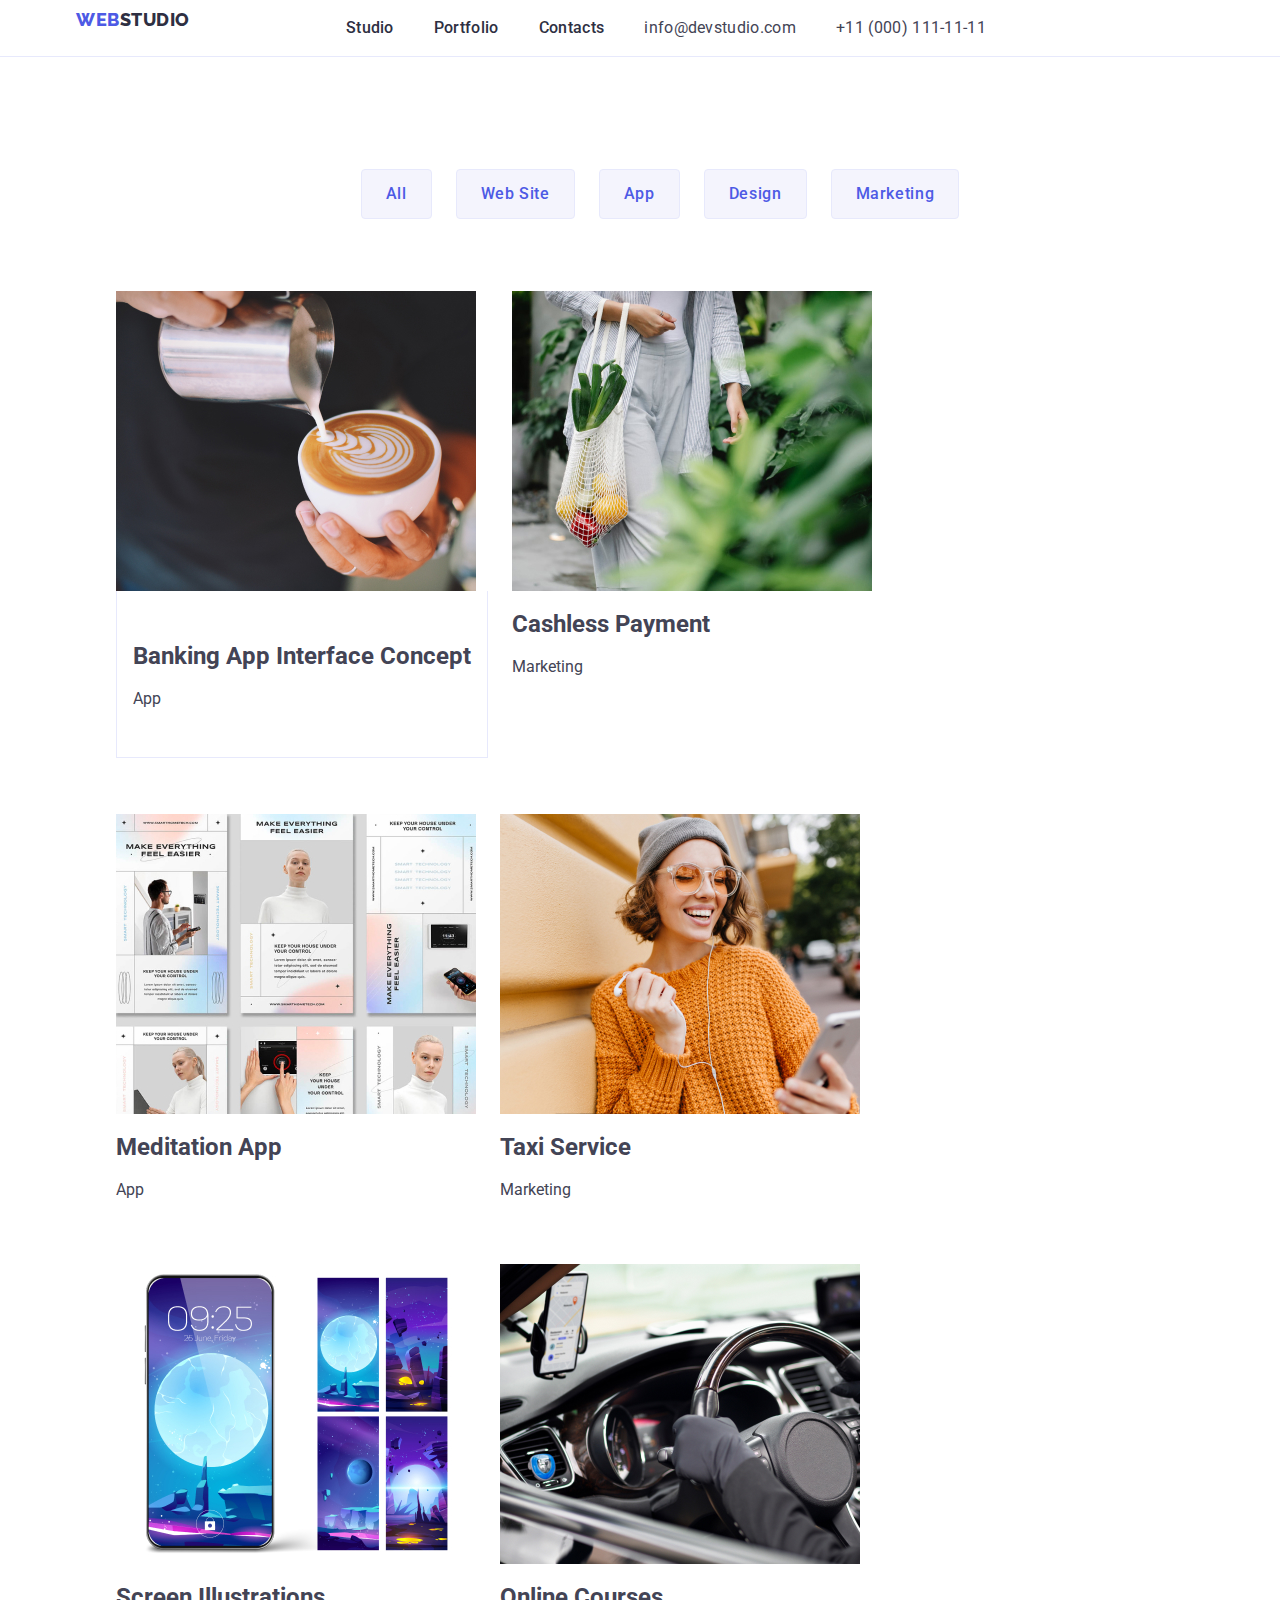
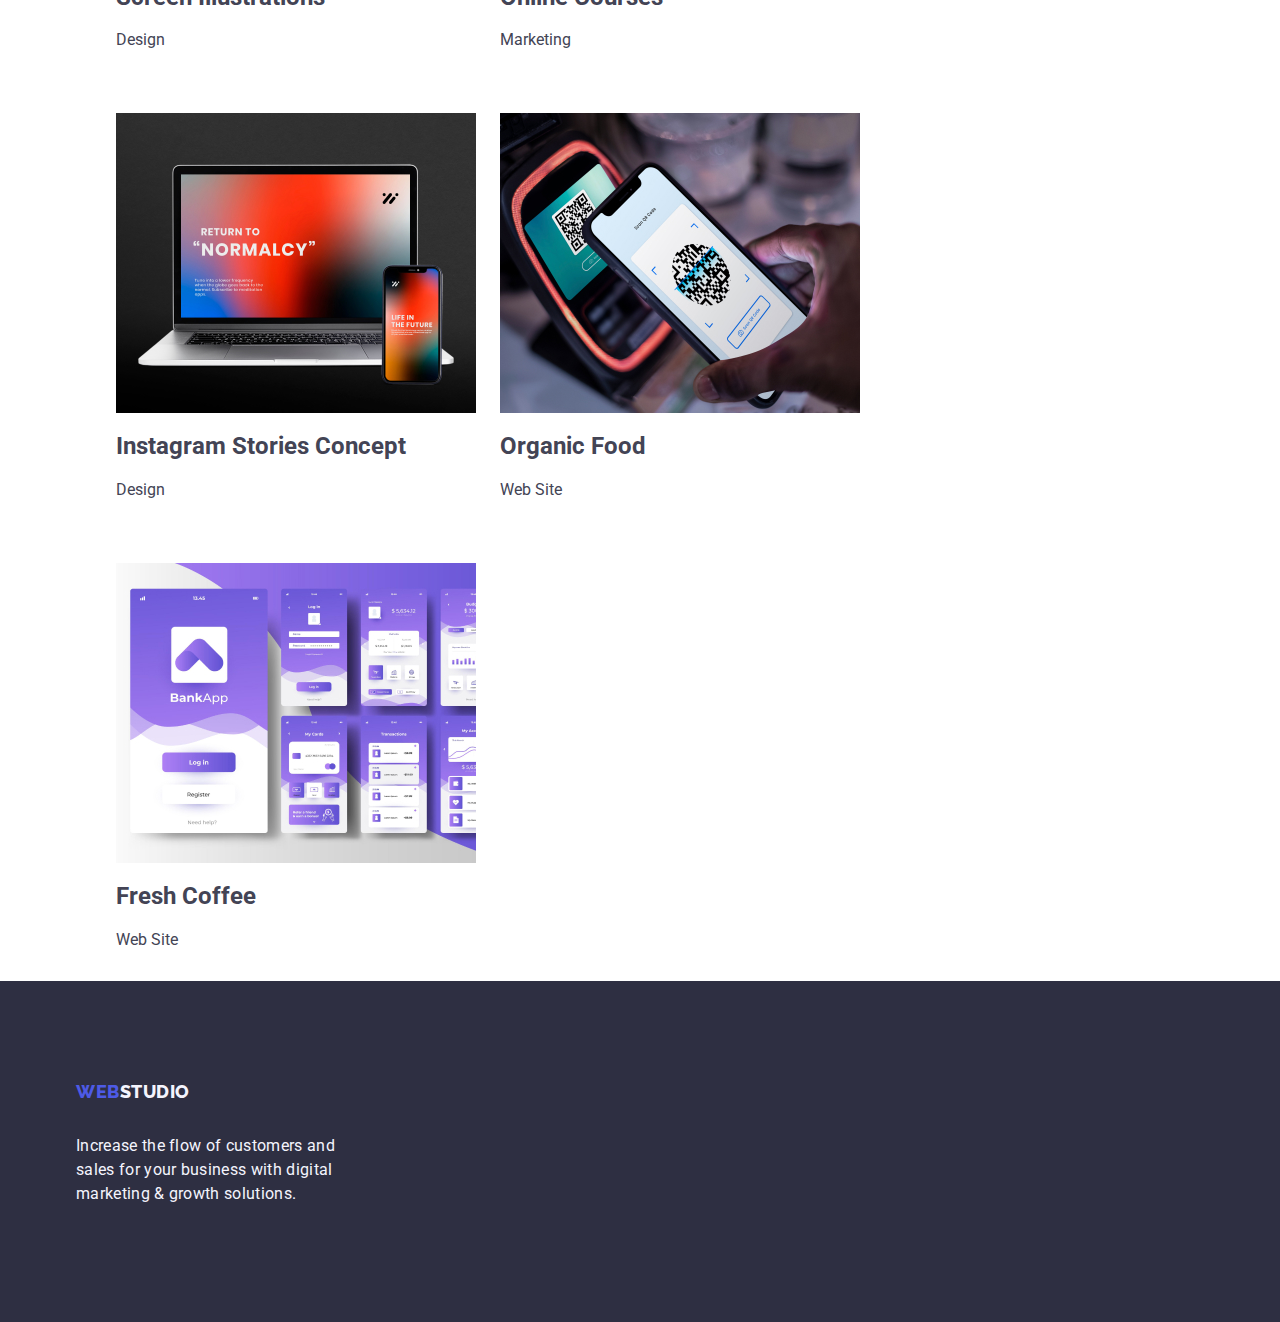
==== portfolio.html @ ef274f5a "css" ====
<!DOCTYPE html>
<html lang="en">
  <head>
    <meta charset="UTF-8" />
    <meta name="viewport" content="width=device-width, initial-scale=1.0" />
    <title>Portfolio</title>
    <link rel="preconnect" href="https://fonts.googleapis.com" />
    <link rel="preconnect" href="https://fonts.gstatic.com" crossorigin />
    <link href="https://fonts.googleapis.com/css2?family=Raleway:wght@500&family=Roboto:ital,wght@0,400;1,300&display=swap" rel="stylesheet"/>
    <link rel="preconnect" href="https://fonts.googleapis.com" />
    <link rel="preconnect" href="https://fonts.gstatic.com" crossorigin />
    <link href="https://fonts.googleapis.com/css2?family=Raleway:wght@500&family=Roboto:ital,wght@0,400;1,300&display=swap" rel="stylesheet"/>
    <link rel="stylesheet" href="https://cdn.jsdelivr.net/npm/modern-normalize@2.0.0/modern-normalize.min.css">
    <link rel="stylesheet" href="./css/styles.css" />
  </head>
  <body>
    <header class="header">
    <div class="header-container-portfolio container">
      <nav class="header-nav list">
        <a class="logo link" href="./index.html">Web<span class="header-span">Studio</span></a>
        <ul class="header-socials list">
          <li><a class="list-item link" href="./index.html">Studio</a></li>
          <li><a class="list-item link" href="./portfolio.html">Portfolio</a></li>
          <li><a class="list-item link" href="">Contacts</a></li>
        </ul>
      </nav>
      <address class="address">
        <ul class="list">
          <li>
            <a class="address-link link" href="mailto:info@devstudio.com">info@devstudio.com</a>
          </li>
          <li>
            <a class="address-link link" href="tel:+110001111111">+11 (000) 111-11-11</a>
          </li>
        </ul>
      </address>
    </div>
    </header>
    <main>
      <section class="navigation">
        <div class="container">
        <h1 class="visually-hidden">Navigation</h1>
        <ul class="navigation-socials list">
          <li>
        <button class="navigation-button" type="button">All</button>
          </li>
          <li>
            <button class="navigation-button" type="button">Web Site</button>
          </li>
          <li>
            <button class="navigation-button" type="button">App</button>
          </li>
          <li>
            <button class="navigation-button" type="button">Design</button>
          </li>
          <li>
            <button class="navigation-button" type="button">Marketing</button>
          </li>
        </ul>
        <ul class="navigation-socials-portfolio list">
          <li class="navigation-list">
            <a class="link">
            <img src="./images/images-portfolio/img.jpg" alt="application interface" width="360" />
            <div class="navigation-container">
            <h2 class="">Banking App Interface Concept</h2>
            <p class="">App</p>
            </div>
            </a>
          </li>
          <li>
            <a class="link">
            <img src="./images/images-portfolio/img-1.jpg" alt="payment by phone" width="360" />
            <h2 class="">Cashless Payment</h2>
            <p class="">Marketing</p>
            </a>
          </li>
          <li>
            <a class="link">
            <img src="./images/images-portfolio/img-2.jpg" alt="meditation app" width="360" />
            <h2 class="">Meditation App</h2>
            <p class="">App</p>
            </a>
          </li>
          <li>
            <a class="link">
            <img src="./images/images-portfolio/img-3.jpg" alt="car" width="360" />
            <h2 class="">Taxi Service</h2>
            <p class="">Marketing</p>
            </a>
          </li>
          <li>
            <a class="link">
            <img src="./images/images-portfolio/img-4.jpg" alt="Wallpaper for phone" width="360" />
            <h2 class="">Screen Illustrations</h2>
            <p class="">Design</p>
            </a>
          </li>
          <li>
            <a class="link">
            <img src="./images/images-portfolio/img-5.jpg" alt="woman with phone" width="360" />
            <h2 class="">Online Courses</h2>
            <p class="">Marketing</p>
            </a>
          </li>
          <li>
            <a class="link">
            <img src="./images/images-portfolio/img-6.jpg" alt="Example of Instagram stories" width="360" />
            <h2 class="">Instagram Stories Concept</h2>
            <p class="">Design</p>
            </a>
          </li>
          <li>
            <a class="link">
            <img src="./images/images-portfolio/img-7.jpg" alt="Bag of vegetables" width="360" />
            <h2 class="">Organic Food</h2>
            <p class="">Web Site</p>
            </a>
          </li>
          <li>
            <a class="link">
            <img src="./images/images-portfolio/img-8.jpg" alt="Coffee" width="360" />
            <h2 class="">Fresh Coffee</h2>
            <p class="">Web Site</p>
            </a>
          </li>
        </ul>
        </div>
      </section>
    </main>
    <footer class="footer">
        <div class="container">
        <a class="logo link" href="./index.html">Web<span class="footer-span">Studio</span></a>
        <p class="footer-section">
          Increase the flow of customers and sales for your business with digital
          marketing & growth solutions.
        </p>
      </div>
      </footer>
  </body>
</html>
---- css/styles.css ----
/*Base style*/
:root{
--main-text-color: #434455;
}
body{
font-family: 'Roboto', sans-serif;
color: #434455;
background-color: #FFFFFF;
}
ul,
ol {
list-style-type: none;
}
a{
text-decoration: none;
}
img{
display: block;
}
.visually-hidden {
position: absolute;
white-space: nowrap;
width: 1px;
height: 1px;
overflow: hidden;
border: 0;
padding: 0;
clip: rect(0 0 0 0);
clip-path: inset(50%);
margin: -1px;
}
.container{
width: 1158px;
margin: 0 auto;
padding: 0 15px;
}
.link{
text-decoration: none;
}
.list{
list-style: none;
display: flex;
gap: 40px;
}
    
/*Header styles*/
.header{
border-bottom: 1px solid #e7e9fc;
}
.header-nav{
display: flex;
align-items: center;
}
.header-socials{
display: flex;
gap: 40px
}
.header-span{
color: #2e2f42;
}
.header-div{
display: flex;
}
.logo{
font-family: 'Raleway', sans-serif;
font-weight: 800;
font-size: 18px;
line-height: 1.17;
letter-spacing: 0.03em;
text-transform: uppercase;
color: #4d5ae5;
margin-right: 76px;
display: inline-block;
margin-bottom: 16px;
}
.list-item{
font-weight: 500;
line-height: 1.5;
letter-spacing: 0.02em;
color: #2e2f42;
padding: 24px 0;
}
.list-item:hover{
color: #404bbf;
}
.list-item:focus{
color: #404bbf;
}
.address{
font-style: normal;
}
.address-link{
line-height: 1.5;
letter-spacing: 0.02em;
color: #434455;
}
.address-link:hover{
color: #404bbf;
}
.address-link:focus{
color: #404bbf;
}
    
/*Hero styles*/
.hero{
background-color: #2e2f42;
padding: 188px 0;
}
.hero-title{
font-size: 56px;
line-height: 1.07;
text-align: center;
letter-spacing: 0.02em;
color: #ffffff;
max-width: 496px;
}
.hero-button{
background-color: #4D5AE5;
font-family: 'Roboto', sans-serif;
font-size: 16px;
font-weight: 500;
font-size: 16;
line-height: 1.5;
letter-spacing: 0.04em;
letter-spacing: 0.04em;
color: #ffffff;
cursor: pointer;
display: block;
min-width: 169px;
height: 56px;
border: none;
border-radius: 4px;
}
.hero-button:hover{
background-color: #404BBF;
}
.hero-button:focus{
background-color: #404BBF;
}
    
/*Benefits styles*/
.benefits{
padding: 120px 0;
}
.benefits-title{
margin-bottom: 8px;
}
.benefits-section{

}
.benefits-socials{
display: flex;
gap: 24px;
}
.benefits-list{
width: calc((100% - 72px) / 4);
}
    
/*Intent styles*/
.intent{
padding: 120px 0;
}
.intent-title{
margin-bottom: 72px;
}
.intent-socials{
gap: 24px;
}
.intent-list{
width: calc((100% - 48px) / 3);
}
    
/*Team styles*/
.team{
padding: 120px 0;
}
.team-title{
margin-bottom: 72px;
}
.team-list{
border-radius: 0px 0px 4px 4px;
}
.team-section{
text-align: center;
}
.team-socials{
gap: 24px;
}
.team-container{
padding: 32px 0;
}
.team-title-card{
text-align: center;
margin-bottom: 8px;
}
    
/*Footer styles*/
.footer{
background-color: #2e2f42;
padding: 100px 0;
}
.footer-span{
color: #f4f4fd;
}
.footer-section{
line-height: 1.5;
color: #F4F4FD;
letter-spacing: 0.02em;
max-width: 264px;
}
    
/*navigation-portfolio*/
.navigation{
padding-top: 96px;
}
.navigation-button{
background-color: #F4F4FD;
font-family: 'Roboto', sans-serif;
font-size: 16px;
font-weight: 500;
font-size: 16;
line-height: 1.5;
letter-spacing: 0.04em;
letter-spacing: 0.04em;
color: #4d5ae5;
cursor: pointer;
padding: 12px 24px;
border: 1px solid #e7e9fc;
border-radius: 4px;
}
.navigation-button:hover{
background-color: #404BBF;
color: #FFFFFF;
border: 1px solid transparent;
}
.navigation-button:focus{
background-color: #404BBF;
color: #FFFFFF;
border: 1px solid transparent;
}
.navigation-socials{
justify-content: center;
gap: 24px;
margin-bottom: 72px;
}
.navigation-socials-portfolio{
flex-wrap: wrap;
column-gap: 24px;
row-gap: 48px;
}
.navigation-list{

}
.navigation-container{
padding: 32px 16px;
border: 1px solid #e7e9fc;
border-top: none;
margin-bottom: 8px;

}

/*container-portfolio*/
.header-container-portfolio{
display: flex;
width: 1158px;
margin: 0 auto;
padding: 0 15px;
}
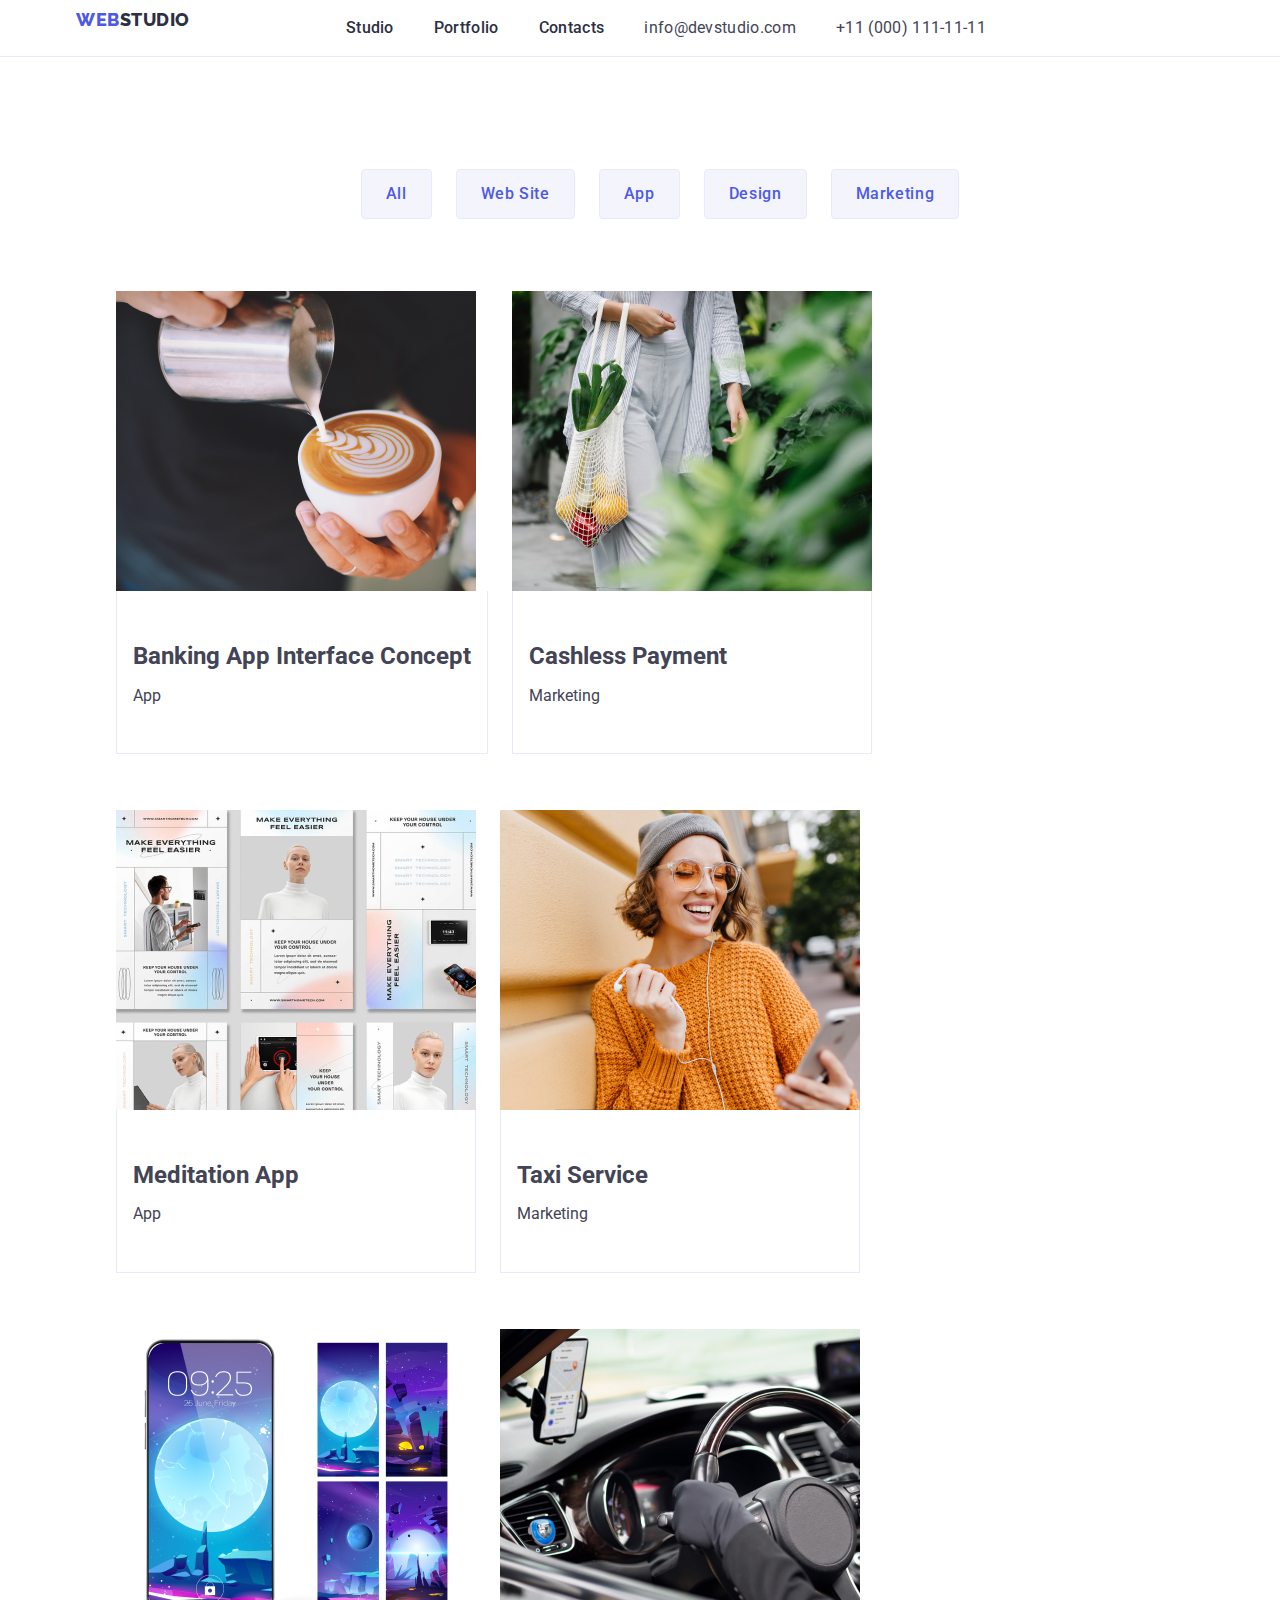
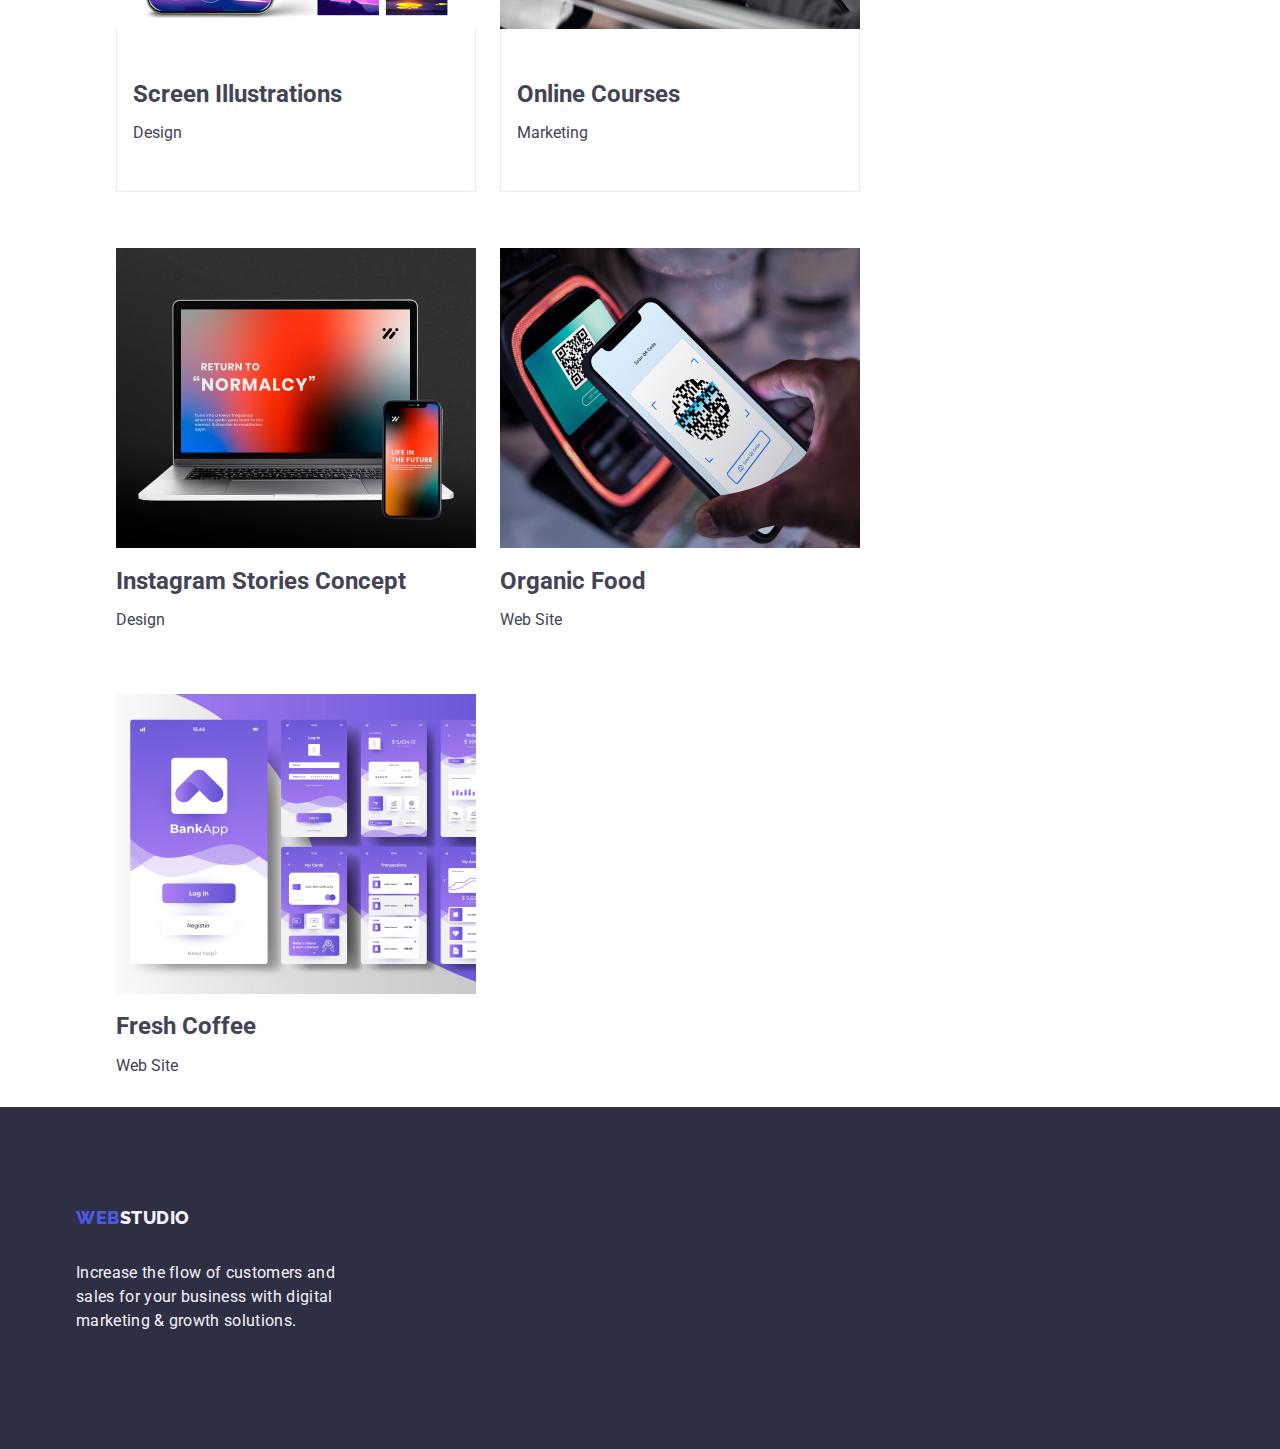
==== commit dcea4b7c: "navigation-title" ====
--- a/portfolio.html
+++ b/portfolio.html
@@ -62,7 +62,7 @@
             <a class="link">
             <img src="./images/images-portfolio/img.jpg" alt="application interface" width="360" />
             <div class="navigation-container">
-            <h2 class="">Banking App Interface Concept</h2>
+            <h2 class="navigation-title">Banking App Interface Concept</h2>
             <p class="">App</p>
             </div>
             </a>
@@ -70,56 +70,66 @@
           <li>
             <a class="link">
             <img src="./images/images-portfolio/img-1.jpg" alt="payment by phone" width="360" />
-            <h2 class="">Cashless Payment</h2>
+            <div class="navigation-container">
+            <h2 class="navigation-title">Cashless Payment</h2>
             <p class="">Marketing</p>
+            </div>
             </a>
           </li>
           <li>
             <a class="link">
             <img src="./images/images-portfolio/img-2.jpg" alt="meditation app" width="360" />
-            <h2 class="">Meditation App</h2>
+            <div class="navigation-container">
+            <h2 class="navigation-title">Meditation App</h2>
             <p class="">App</p>
+            </div>
             </a>
           </li>
           <li>
             <a class="link">
             <img src="./images/images-portfolio/img-3.jpg" alt="car" width="360" />
-            <h2 class="">Taxi Service</h2>
+            <div class="navigation-container">
+            <h2 class="navigation-title">Taxi Service</h2>
             <p class="">Marketing</p>
+            </div>
             </a>
           </li>
           <li>
             <a class="link">
             <img src="./images/images-portfolio/img-4.jpg" alt="Wallpaper for phone" width="360" />
-            <h2 class="">Screen Illustrations</h2>
+            <div class="navigation-container">
+            <h2 class="navigation-title">Screen Illustrations</h2>
             <p class="">Design</p>
+            </div>
             </a>
           </li>
           <li>
             <a class="link">
             <img src="./images/images-portfolio/img-5.jpg" alt="woman with phone" width="360" />
-            <h2 class="">Online Courses</h2>
+            <div class="navigation-container">
+            <h2 class="navigation-title">Online Courses</h2>
             <p class="">Marketing</p>
+            </div>
             </a>
           </li>
           <li>
             <a class="link">
             <img src="./images/images-portfolio/img-6.jpg" alt="Example of Instagram stories" width="360" />
-            <h2 class="">Instagram Stories Concept</h2>
+            <h2 class="navigation-title">Instagram Stories Concept</h2>
             <p class="">Design</p>
             </a>
           </li>
           <li>
             <a class="link">
             <img src="./images/images-portfolio/img-7.jpg" alt="Bag of vegetables" width="360" />
-            <h2 class="">Organic Food</h2>
+            <h2 class="navigation-title">Organic Food</h2>
             <p class="">Web Site</p>
             </a>
           </li>
           <li>
             <a class="link">
             <img src="./images/images-portfolio/img-8.jpg" alt="Coffee" width="360" />
-            <h2 class="">Fresh Coffee</h2>
+            <h2 class="navigation-title">Fresh Coffee</h2>
             <p class="">Web Site</p>
             </a>
           </li>
--- a/css/styles.css
+++ b/css/styles.css
@@ -256,7 +256,9 @@
 border: 1px solid #e7e9fc;
 border-top: none;
 margin-bottom: 8px;
-
+}
+.navigation-title{
+margin-bottom: 8px;
 }
 
 /*container-portfolio*/
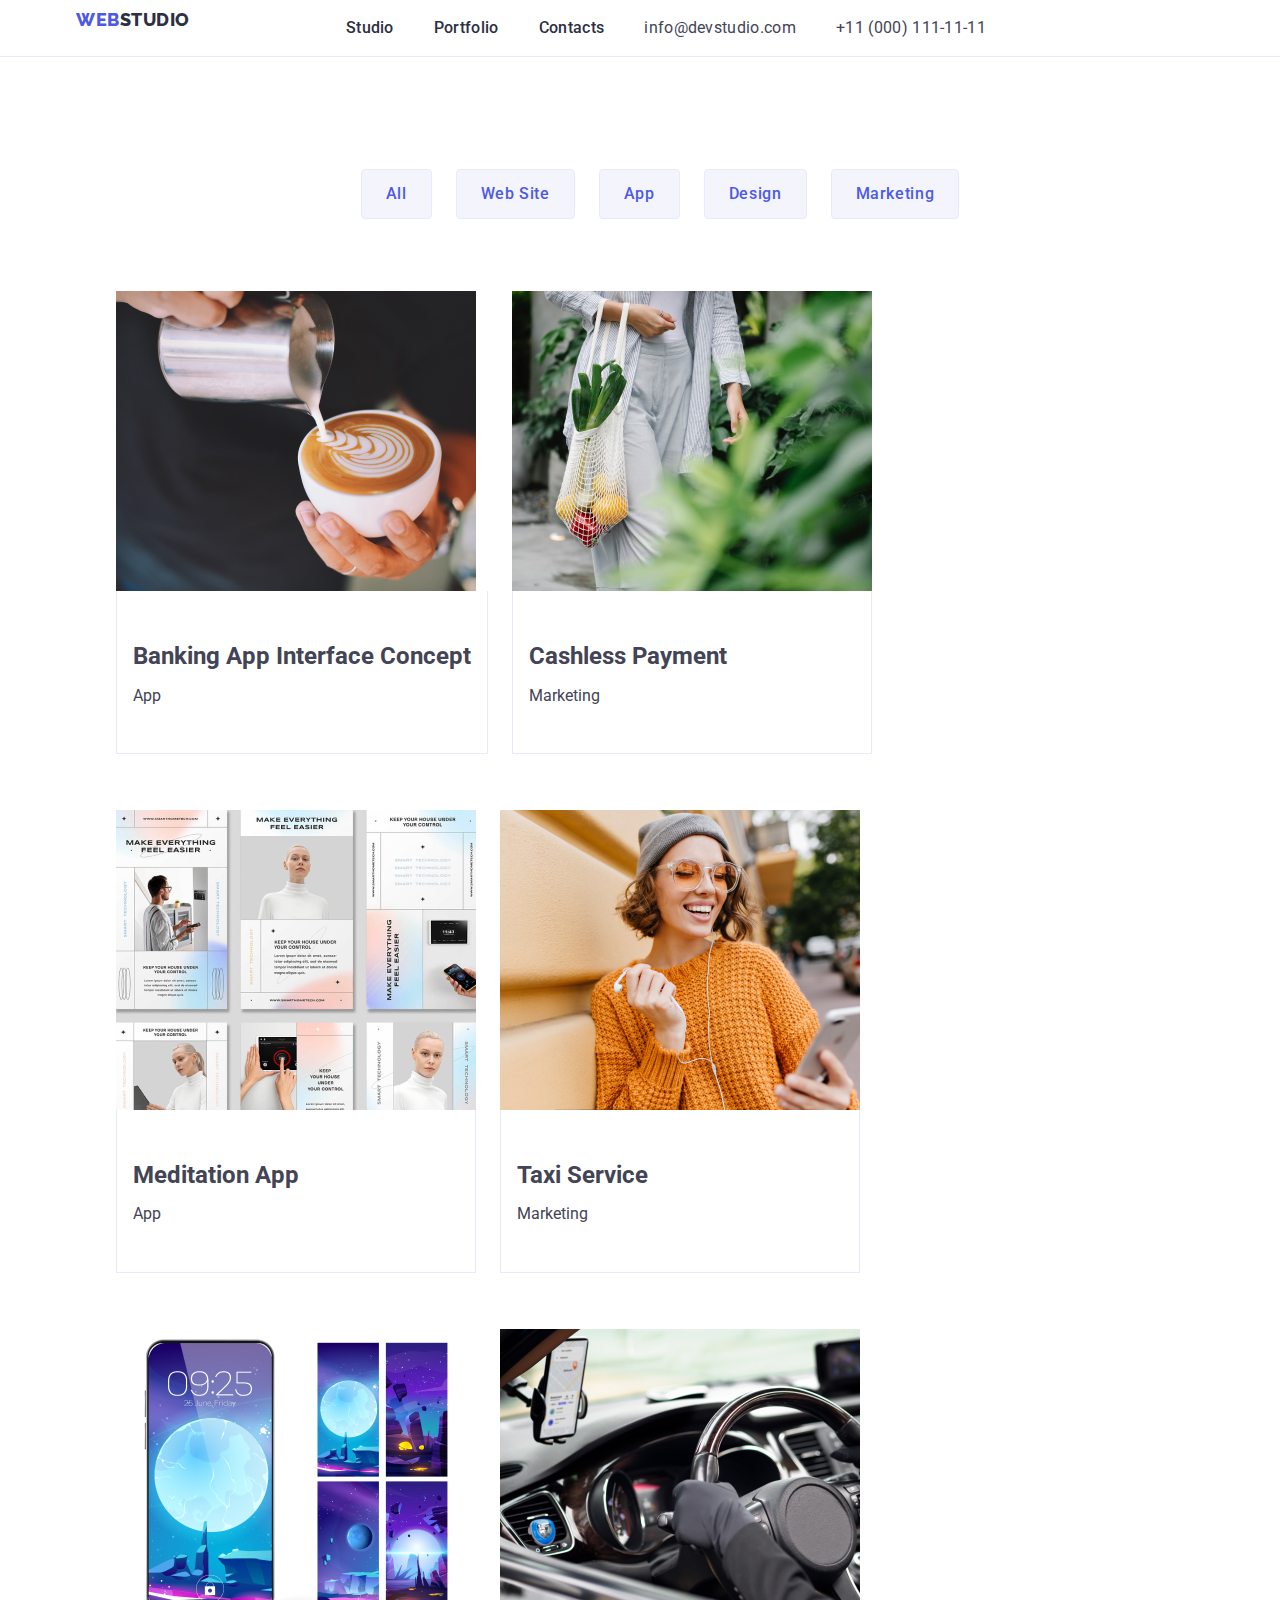
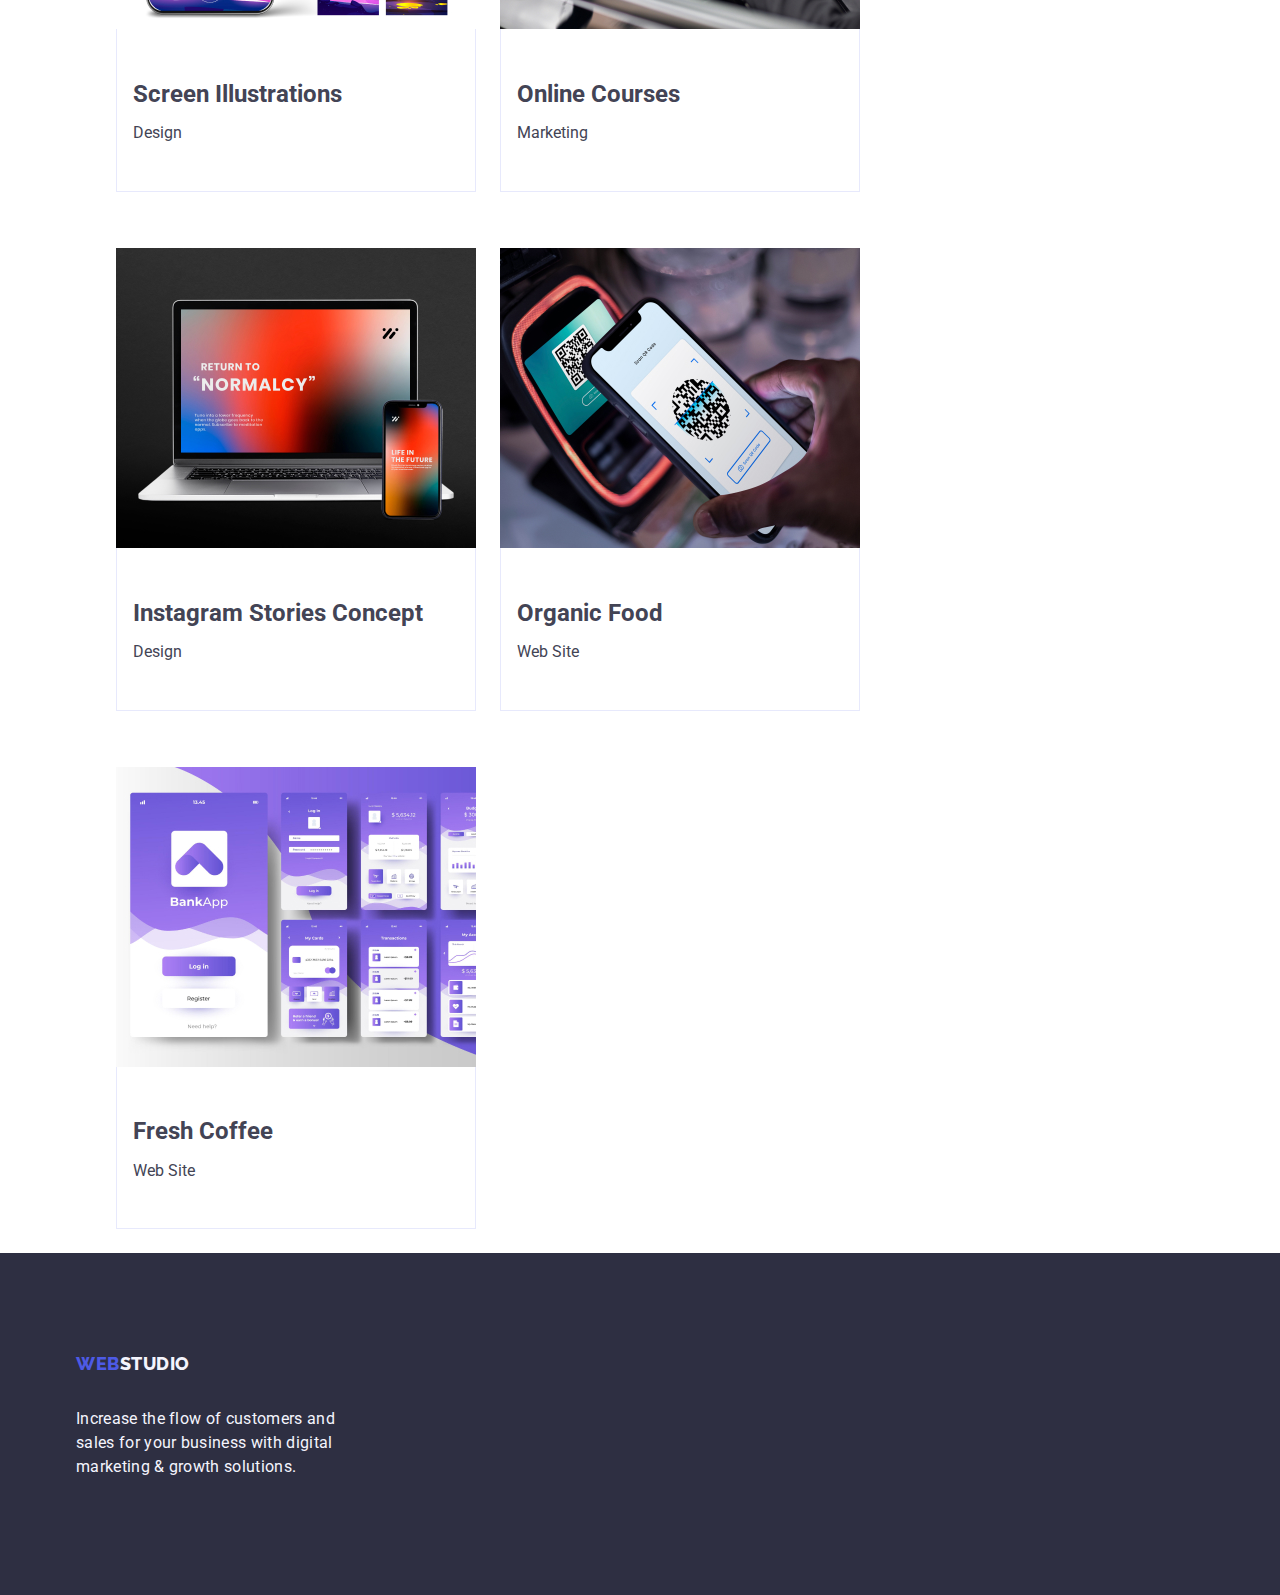
==== commit 3c30c333: "Update portfolio.html" ====
--- a/portfolio.html
+++ b/portfolio.html
@@ -67,7 +67,7 @@
             </div>
             </a>
           </li>
-          <li>
+          <li class="navigation-list">
             <a class="link">
             <img src="./images/images-portfolio/img-1.jpg" alt="payment by phone" width="360" />
             <div class="navigation-container">
@@ -76,7 +76,7 @@
             </div>
             </a>
           </li>
-          <li>
+          <li class="navigation-list">
             <a class="link">
             <img src="./images/images-portfolio/img-2.jpg" alt="meditation app" width="360" />
             <div class="navigation-container">
@@ -85,7 +85,7 @@
             </div>
             </a>
           </li>
-          <li>
+          <li class="navigation-list">
             <a class="link">
             <img src="./images/images-portfolio/img-3.jpg" alt="car" width="360" />
             <div class="navigation-container">
@@ -94,7 +94,7 @@
             </div>
             </a>
           </li>
-          <li>
+          <li class="navigation-list">
             <a class="link">
             <img src="./images/images-portfolio/img-4.jpg" alt="Wallpaper for phone" width="360" />
             <div class="navigation-container">
@@ -103,7 +103,7 @@
             </div>
             </a>
           </li>
-          <li>
+          <li class="navigation-list">
             <a class="link">
             <img src="./images/images-portfolio/img-5.jpg" alt="woman with phone" width="360" />
             <div class="navigation-container">
@@ -112,25 +112,31 @@
             </div>
             </a>
           </li>
-          <li>
+          <li class="navigation-list">
             <a class="link">
             <img src="./images/images-portfolio/img-6.jpg" alt="Example of Instagram stories" width="360" />
+            <div class="navigation-container">
             <h2 class="navigation-title">Instagram Stories Concept</h2>
             <p class="">Design</p>
+            </div>
             </a>
           </li>
-          <li>
+          <li class="navigation-list">
             <a class="link">
             <img src="./images/images-portfolio/img-7.jpg" alt="Bag of vegetables" width="360" />
+            <div class="navigation-container">
             <h2 class="navigation-title">Organic Food</h2>
             <p class="">Web Site</p>
+            </div>
             </a>
           </li>
-          <li>
+          <li class="navigation-list">
             <a class="link">
             <img src="./images/images-portfolio/img-8.jpg" alt="Coffee" width="360" />
+            <div class="navigation-container">
             <h2 class="navigation-title">Fresh Coffee</h2>
             <p class="">Web Site</p>
+            </div>
             </a>
           </li>
         </ul>
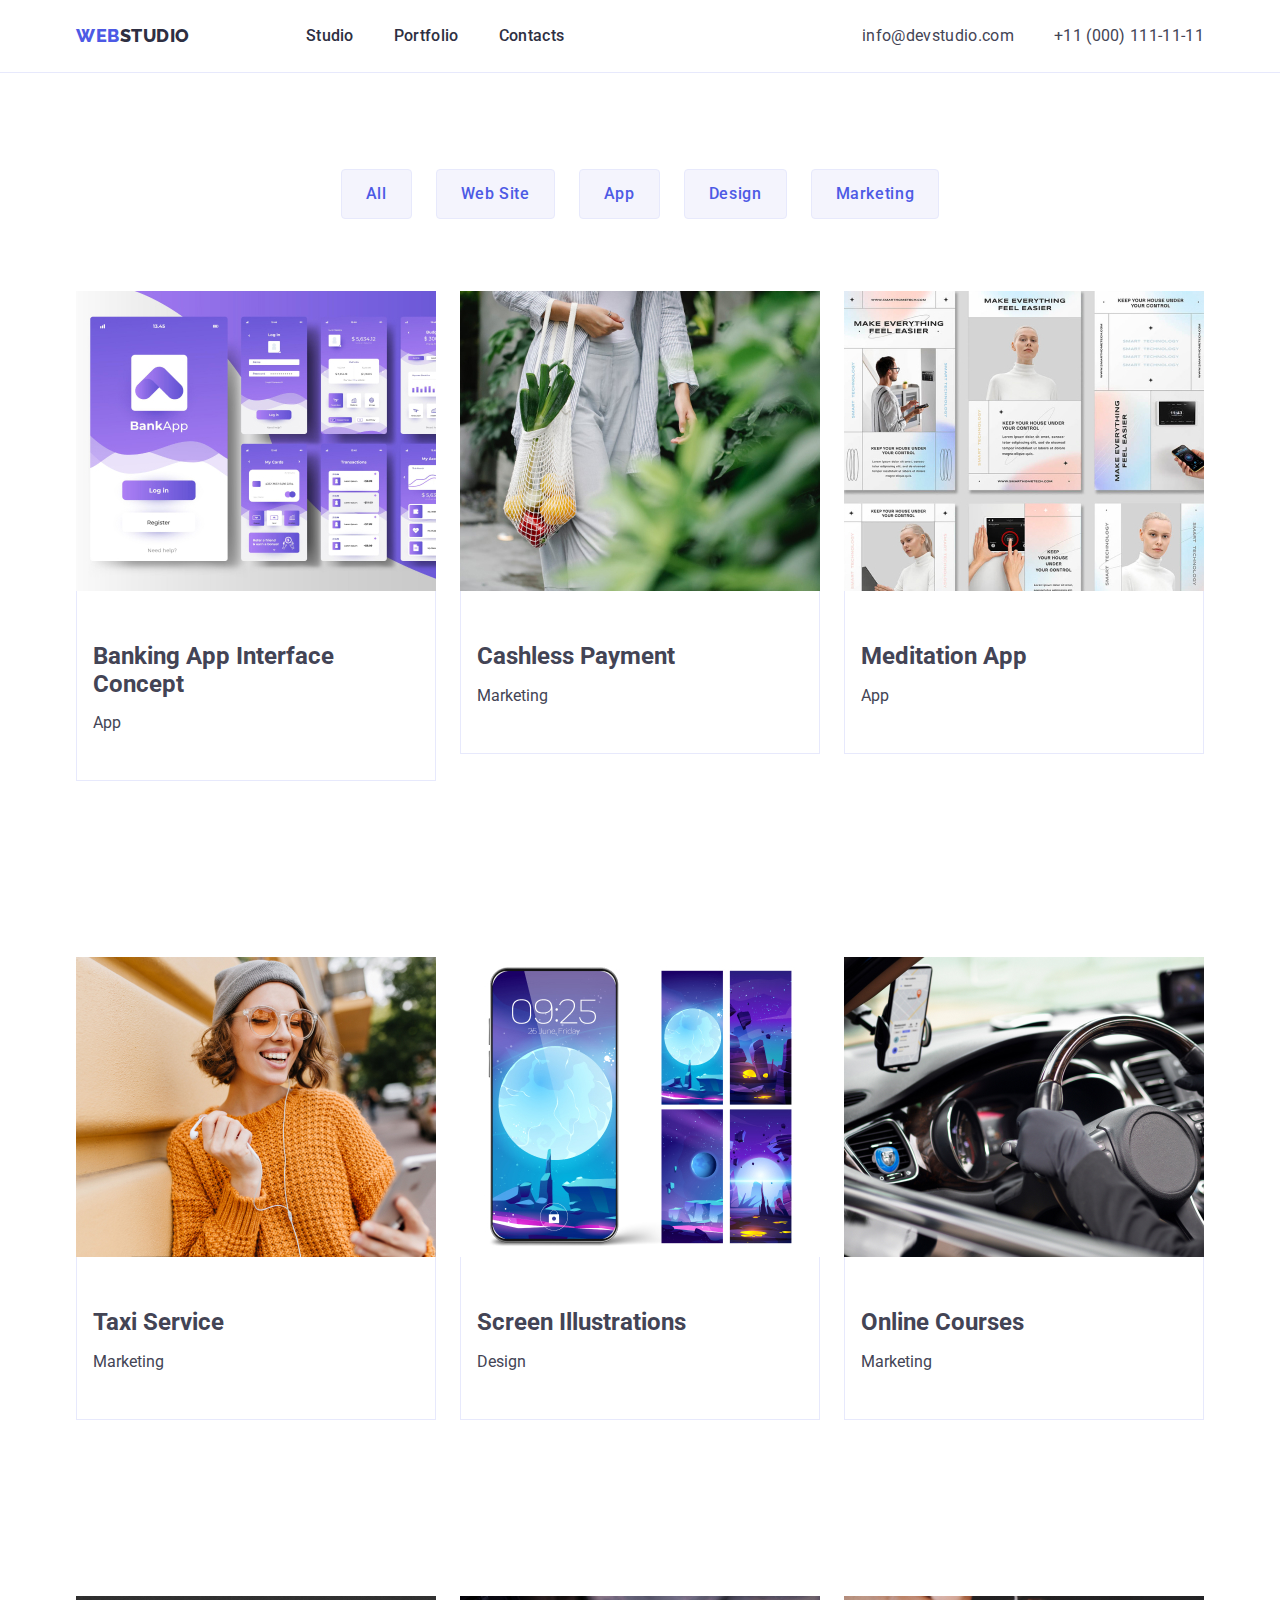
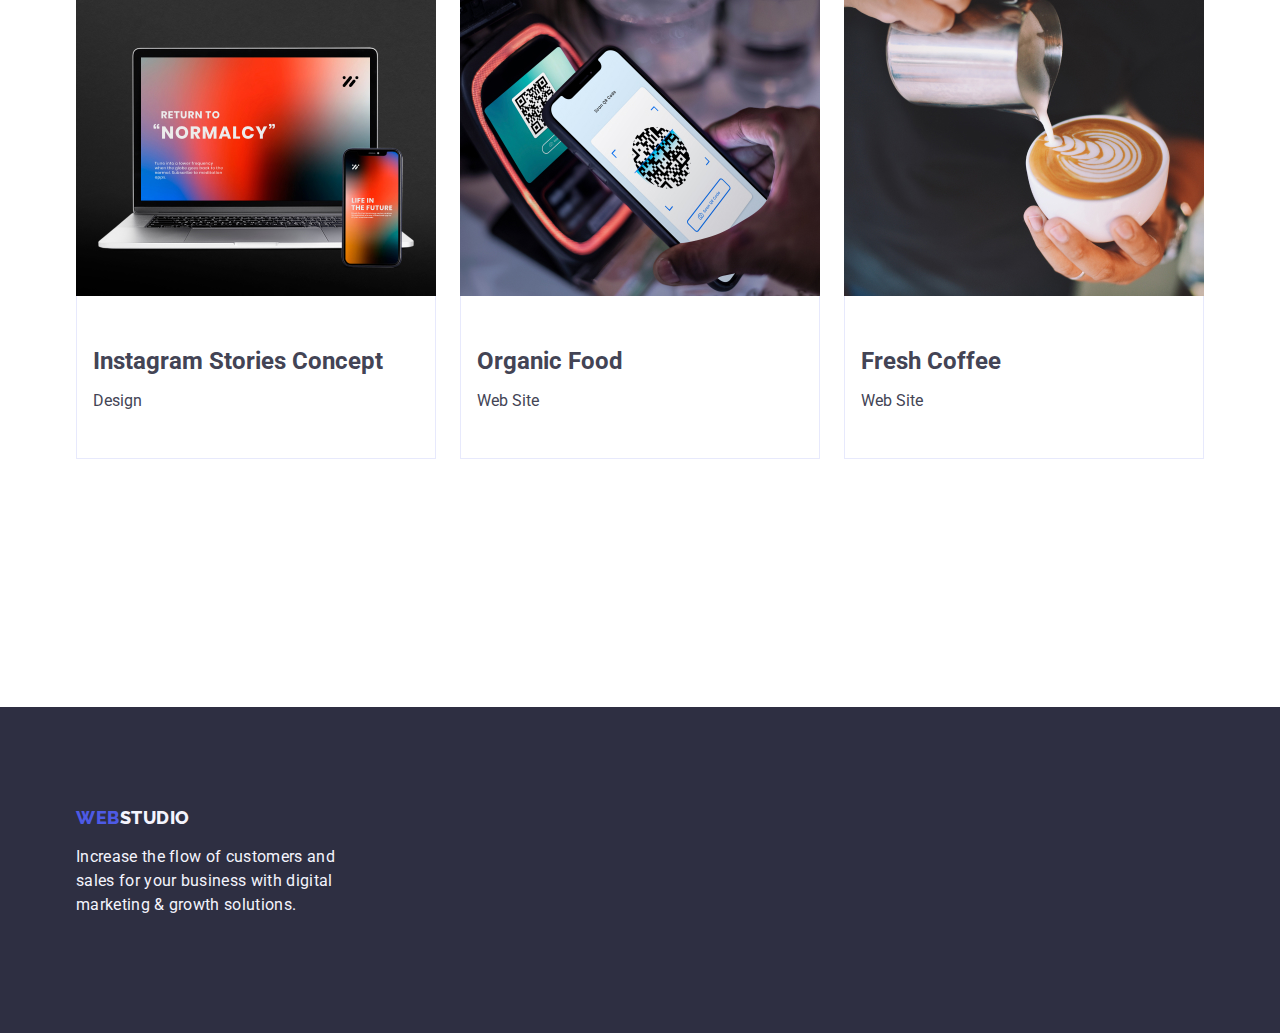
==== commit bf0f6dcc: "portfolio" ====
--- a/portfolio.html
+++ b/portfolio.html
@@ -15,7 +15,7 @@
   </head>
   <body>
     <header class="header">
-    <div class="header-container-portfolio container">
+    <div class="header-nav container">
       <nav class="header-nav list">
         <a class="logo link" href="./index.html">Web<span class="header-span">Studio</span></a>
         <ul class="header-socials list">
--- a/css/styles.css
+++ b/css/styles.css
@@ -19,15 +19,16 @@
 }
 .visually-hidden {
 position: absolute;
-white-space: nowrap;
 width: 1px;
 height: 1px;
-overflow: hidden;
+margin: -1px;
 border: 0;
 padding: 0;
+    
+white-space: nowrap;
+clip-path: inset(100%);
 clip: rect(0 0 0 0);
-clip-path: inset(50%);
-margin: -1px;
+overflow: hidden;
 }
 .container{
 width: 1158px;
@@ -41,6 +42,8 @@
 list-style: none;
 display: flex;
 gap: 40px;
+margin: 0;
+padding: 0;
 }
     
 /*Header styles*/
@@ -60,6 +63,7 @@
 }
 .header-div{
 display: flex;
+align-items: center;
 }
 .logo{
 font-family: 'Raleway', sans-serif;
@@ -71,9 +75,9 @@
 color: #4d5ae5;
 margin-right: 76px;
 display: inline-block;
-margin-bottom: 16px;
 }
 .list-item{
+display: block;
 font-weight: 500;
 line-height: 1.5;
 letter-spacing: 0.02em;
@@ -88,6 +92,7 @@
 }
 .address{
 font-style: normal;
+margin-left: auto;
 }
 .address-link{
 line-height: 1.5;
@@ -145,9 +150,6 @@
 .benefits-title{
 margin-bottom: 8px;
 }
-.benefits-section{
-
-}
 .benefits-socials{
 display: flex;
 gap: 24px;
@@ -161,6 +163,7 @@
 padding: 120px 0;
 }
 .intent-title{
+text-align: center;
 margin-bottom: 72px;
 }
 .intent-socials{
@@ -175,6 +178,7 @@
 padding: 120px 0;
 }
 .team-title{
+text-align: center;
 margin-bottom: 72px;
 }
 .team-list{
@@ -208,10 +212,22 @@
 letter-spacing: 0.02em;
 max-width: 264px;
 }
+.logo-footer{
+font-family: 'Raleway', sans-serif;
+font-weight: 800;
+font-size: 18px;
+line-height: 1.17;
+letter-spacing: 0.03em;
+text-transform: uppercase;
+color: #4d5ae5;
+margin-right: 76px;
+display: inline-block;
+margin-bottom: 16px;
+}
     
 /*navigation-portfolio*/
 .navigation{
-padding-top: 96px;
+padding: 96px 0 120px 0;
 }
 .navigation-button{
 background-color: #F4F4FD;
@@ -248,9 +264,6 @@
 column-gap: 24px;
 row-gap: 48px;
 }
-.navigation-list{
-
-}
 .navigation-container{
 padding: 32px 16px;
 border: 1px solid #e7e9fc;
@@ -260,6 +273,10 @@
 .navigation-title{
 margin-bottom: 8px;
 }
+.navigation-list{
+max-width: 360px;
+margin-bottom: 120px;
+}
 
 /*container-portfolio*/
 .header-container-portfolio{
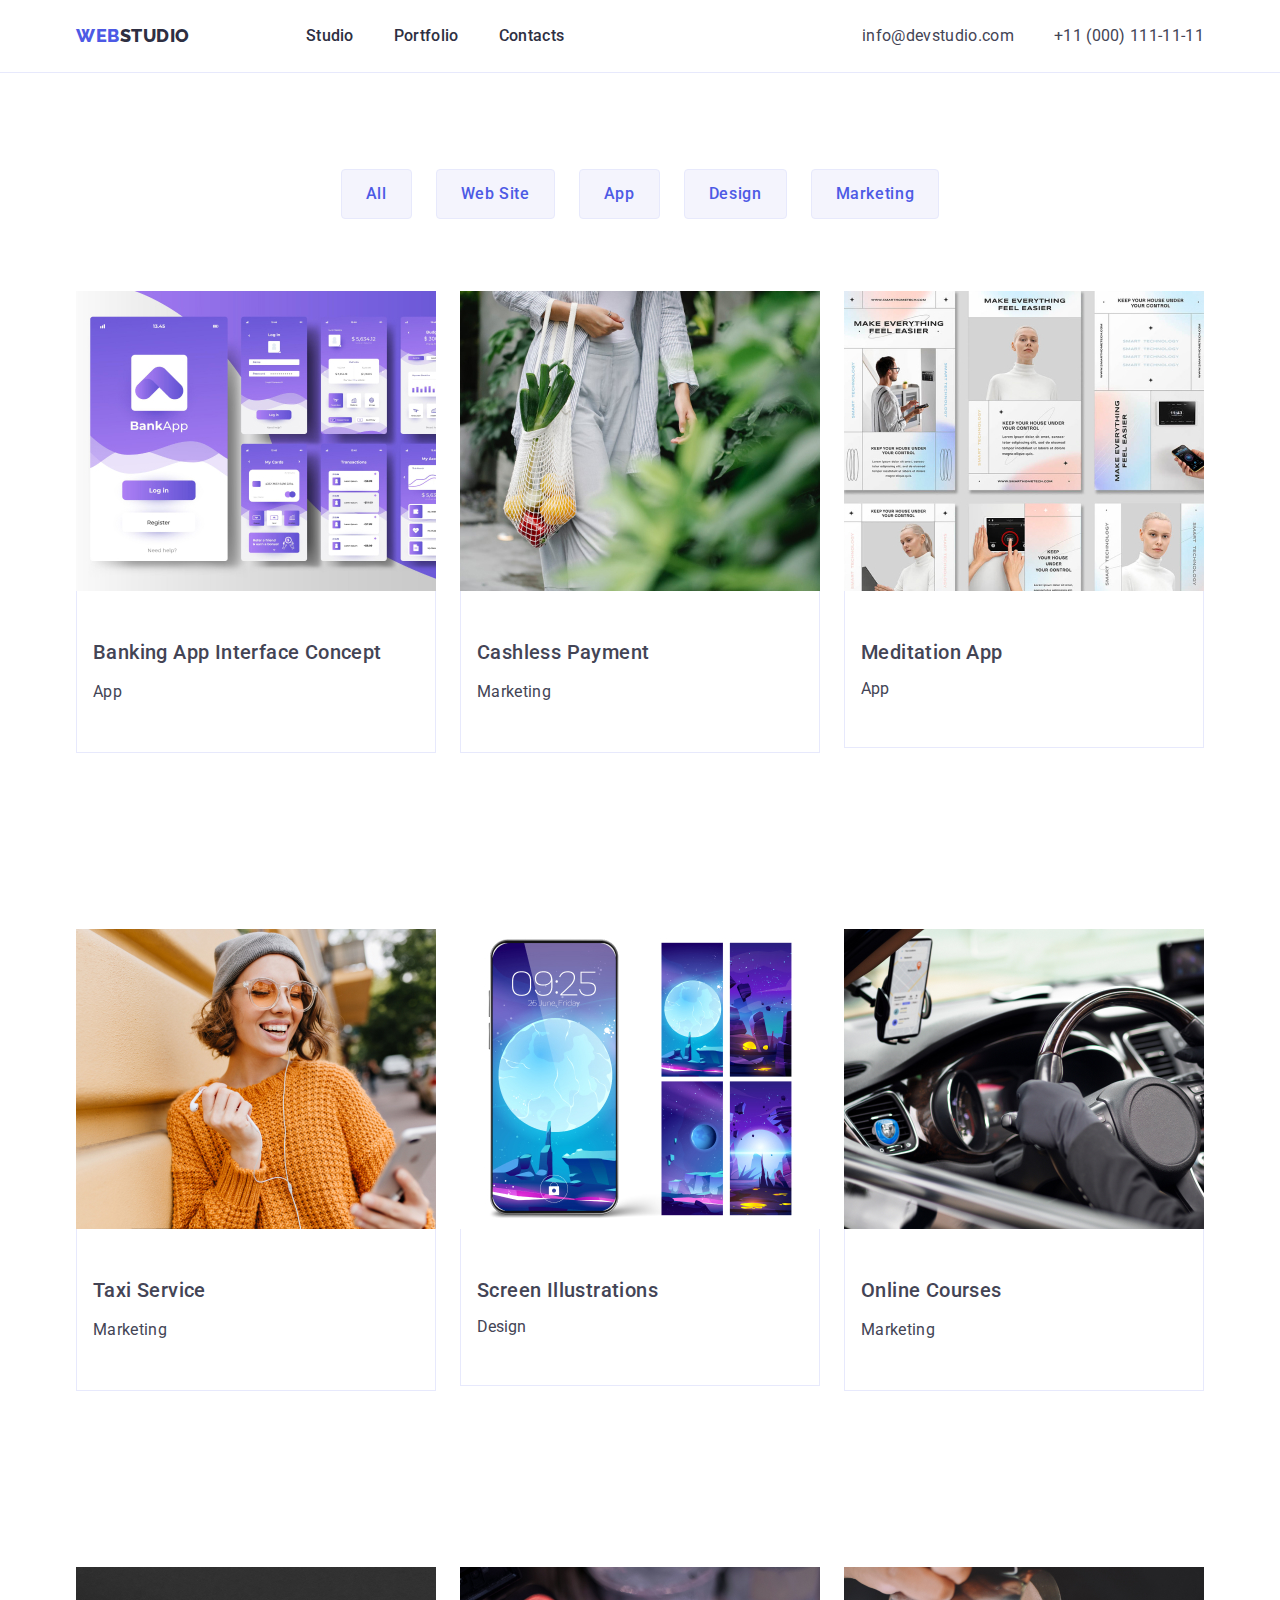
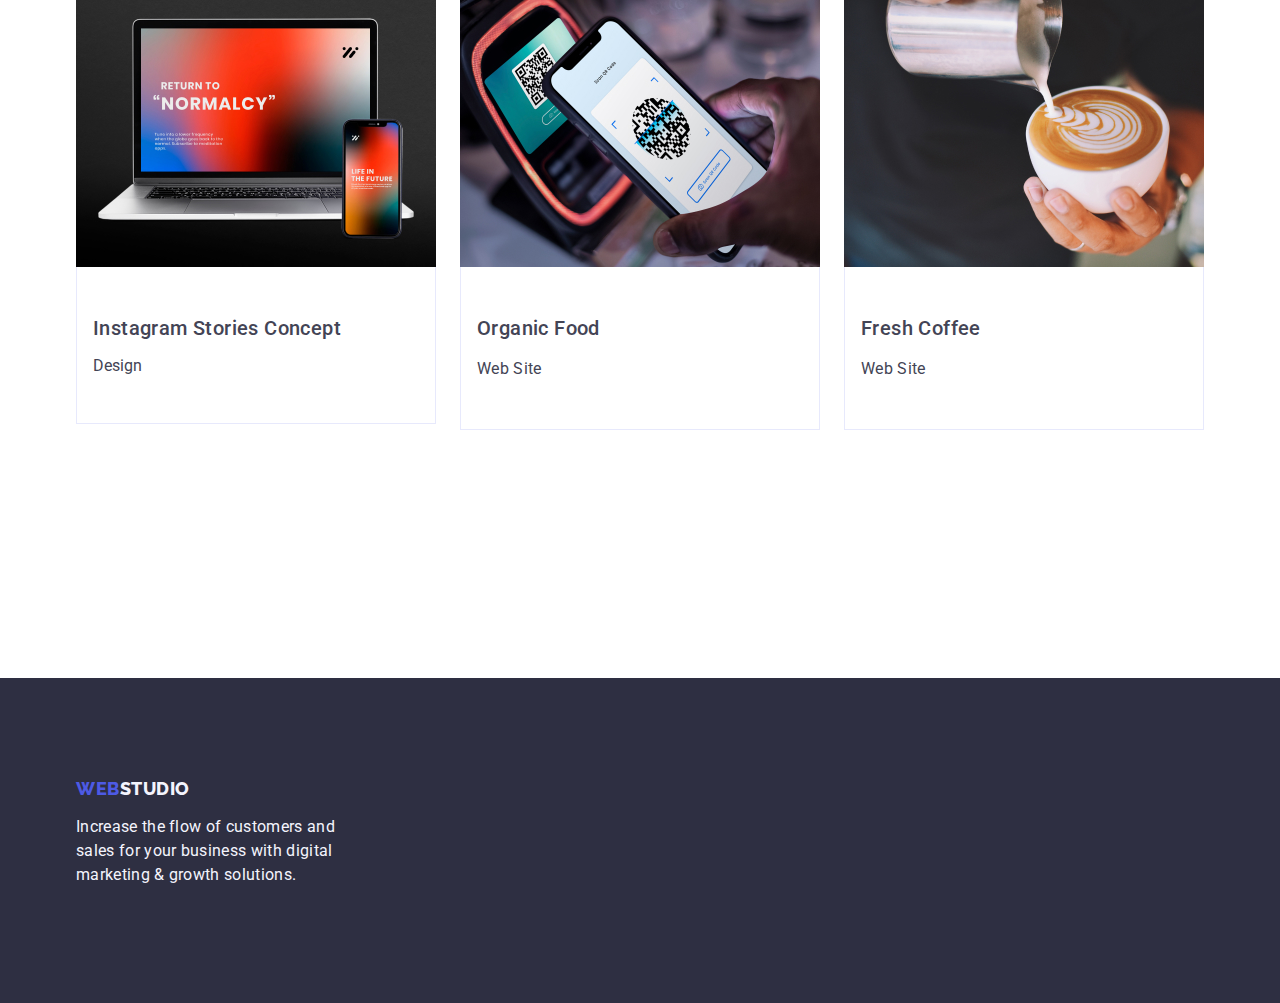
==== commit e09eb495: "benefits" ====
--- a/portfolio.html
+++ b/portfolio.html
@@ -6,10 +6,15 @@
     <title>Portfolio</title>
     <link rel="preconnect" href="https://fonts.googleapis.com" />
     <link rel="preconnect" href="https://fonts.gstatic.com" crossorigin />
+    <link rel="preconnect" href="https://fonts.googleapis.com">
+    <link rel="preconnect" href="https://fonts.gstatic.com" crossorigin>
+    <link href="https://fonts.googleapis.com/css2?family=Montserrat:ital,wght@0,400;0,500;0,600;0,700;1,700&family=PT+Sans+Narrow:wght@400;700&family=Raleway:wght@800&display=swap" rel="stylesheet">
     <link href="https://fonts.googleapis.com/css2?family=Raleway:wght@500&family=Roboto:ital,wght@0,400;1,300&display=swap" rel="stylesheet"/>
     <link rel="preconnect" href="https://fonts.googleapis.com" />
     <link rel="preconnect" href="https://fonts.gstatic.com" crossorigin />
-    <link href="https://fonts.googleapis.com/css2?family=Raleway:wght@500&family=Roboto:ital,wght@0,400;1,300&display=swap" rel="stylesheet"/>
+    <link rel="preconnect" href="https://fonts.googleapis.com">
+    <link rel="preconnect" href="https://fonts.gstatic.com" crossorigin>
+    <link href="https://fonts.googleapis.com/css2?family=Montserrat:ital,wght@0,400;0,500;0,600;0,700;1,700&family=PT+Sans+Narrow:wght@400;700&family=Raleway:wght@800&family=Roboto:wght@400;500;700&display=swap" rel="stylesheet">
     <link rel="stylesheet" href="https://cdn.jsdelivr.net/npm/modern-normalize@2.0.0/modern-normalize.min.css">
     <link rel="stylesheet" href="./css/styles.css" />
   </head>
@@ -58,25 +63,25 @@
           </li>
         </ul>
         <ul class="navigation-socials-portfolio list">
-          <li class="navigation-list">
+          <li class="navigation-list list">
             <a class="link">
             <img src="./images/images-portfolio/img.jpg" alt="application interface" width="360" />
             <div class="navigation-container">
             <h2 class="navigation-title">Banking App Interface Concept</h2>
-            <p class="">App</p>
+            <p class="navigation-section">App</p>
             </div>
             </a>
           </li>
-          <li class="navigation-list">
+          <li class="navigation-list list">
             <a class="link">
             <img src="./images/images-portfolio/img-1.jpg" alt="payment by phone" width="360" />
             <div class="navigation-container">
             <h2 class="navigation-title">Cashless Payment</h2>
-            <p class="">Marketing</p>
+            <p class="navigation-section">Marketing</p>
             </div>
             </a>
           </li>
-          <li class="navigation-list">
+          <li class="navigation-list list">
             <a class="link">
             <img src="./images/images-portfolio/img-2.jpg" alt="meditation app" width="360" />
             <div class="navigation-container">
@@ -85,16 +90,16 @@
             </div>
             </a>
           </li>
-          <li class="navigation-list">
+          <li class="navigation-list list">
             <a class="link">
             <img src="./images/images-portfolio/img-3.jpg" alt="car" width="360" />
             <div class="navigation-container">
             <h2 class="navigation-title">Taxi Service</h2>
-            <p class="">Marketing</p>
+            <p class="navigation-section">Marketing</p>
             </div>
             </a>
           </li>
-          <li class="navigation-list">
+          <li class="navigation-list list">
             <a class="link">
             <img src="./images/images-portfolio/img-4.jpg" alt="Wallpaper for phone" width="360" />
             <div class="navigation-container">
@@ -103,16 +108,16 @@
             </div>
             </a>
           </li>
-          <li class="navigation-list">
+          <li class="navigation-list list">
             <a class="link">
             <img src="./images/images-portfolio/img-5.jpg" alt="woman with phone" width="360" />
             <div class="navigation-container">
             <h2 class="navigation-title">Online Courses</h2>
-            <p class="">Marketing</p>
+            <p class="navigation-section">Marketing</p>
             </div>
             </a>
           </li>
-          <li class="navigation-list">
+          <li class="navigation-list list">
             <a class="link">
             <img src="./images/images-portfolio/img-6.jpg" alt="Example of Instagram stories" width="360" />
             <div class="navigation-container">
@@ -121,21 +126,21 @@
             </div>
             </a>
           </li>
-          <li class="navigation-list">
+          <li class="navigation-list list">
             <a class="link">
             <img src="./images/images-portfolio/img-7.jpg" alt="Bag of vegetables" width="360" />
             <div class="navigation-container">
             <h2 class="navigation-title">Organic Food</h2>
-            <p class="">Web Site</p>
+            <p class="navigation-section">Web Site</p>
             </div>
             </a>
           </li>
-          <li class="navigation-list">
+          <li class="navigation-list list">
             <a class="link">
             <img src="./images/images-portfolio/img-8.jpg" alt="Coffee" width="360" />
             <div class="navigation-container">
             <h2 class="navigation-title">Fresh Coffee</h2>
-            <p class="">Web Site</p>
+            <p class="navigation-section">Web Site</p>
             </div>
             </a>
           </li>
--- a/css/styles.css
+++ b/css/styles.css
@@ -112,6 +112,7 @@
 padding: 188px 0;
 }
 .hero-title{
+margin: 0 auto;
 font-size: 56px;
 line-height: 1.07;
 text-align: center;
@@ -120,13 +121,13 @@
 max-width: 496px;
 }
 .hero-button{
+margin: 0 auto;
+margin-top: 48px;
 background-color: #4D5AE5;
 font-family: 'Roboto', sans-serif;
 font-size: 16px;
 font-weight: 500;
-font-size: 16;
-line-height: 1.5;
-letter-spacing: 0.04em;
+line-height: 1.5;
 letter-spacing: 0.04em;
 color: #ffffff;
 cursor: pointer;
@@ -150,6 +151,9 @@
 .benefits-title{
 margin-bottom: 8px;
 }
+.benefits-section{
+line-height: 24px;
+}
 .benefits-socials{
 display: flex;
 gap: 24px;
@@ -157,10 +161,11 @@
 .benefits-list{
 width: calc((100% - 72px) / 4);
 }
+
     
 /*Intent styles*/
 .intent{
-padding: 120px 0;
+
 }
 .intent-title{
 text-align: center;
@@ -271,11 +276,22 @@
 margin-bottom: 8px;
 }
 .navigation-title{
-margin-bottom: 8px;
+font-size: 20px;
+font-style: normal;
+font-weight: 500;
+line-height: 24px;
+letter-spacing: 0.4px;
 }
 .navigation-list{
 max-width: 360px;
 margin-bottom: 120px;
+}
+.navigation-section{
+font-size: 16px;
+font-style: normal;
+font-weight: 400;
+line-height: 24px;
+letter-spacing: 0.32px;
 }
 
 /*container-portfolio*/
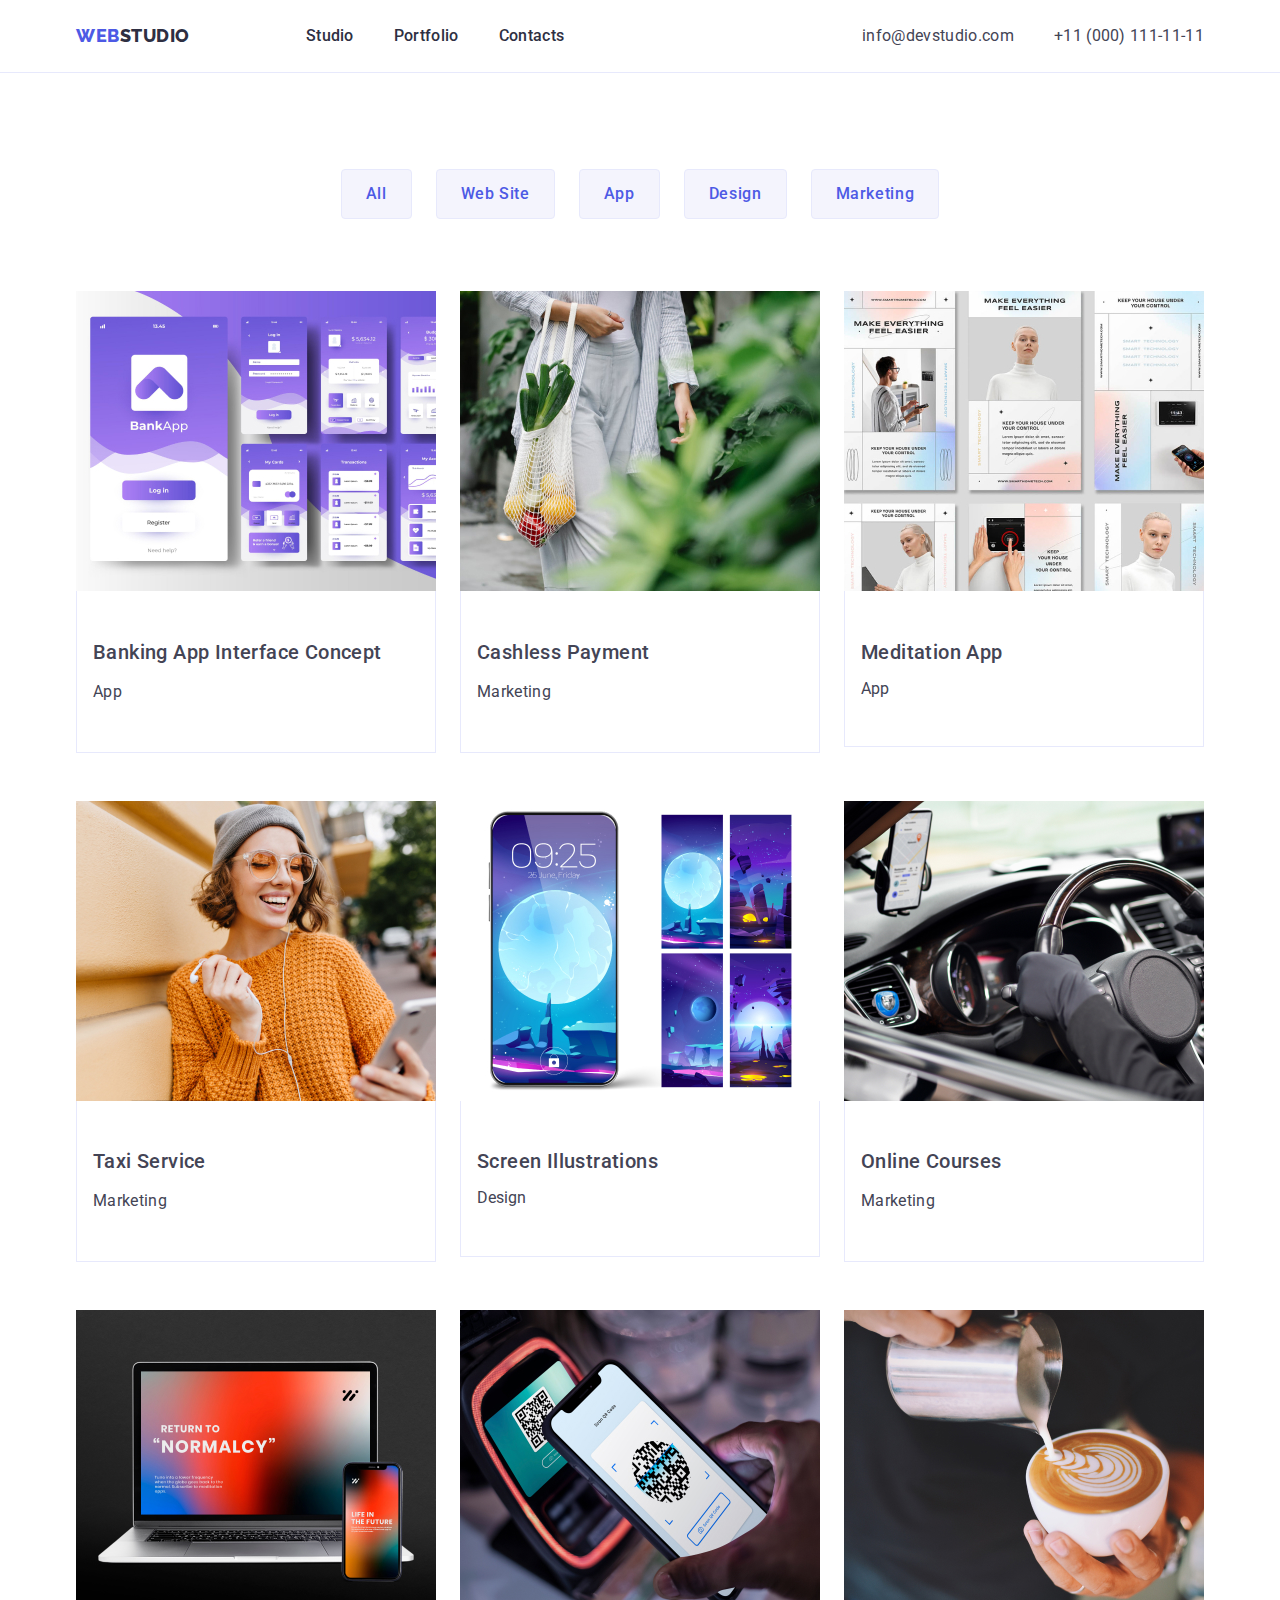
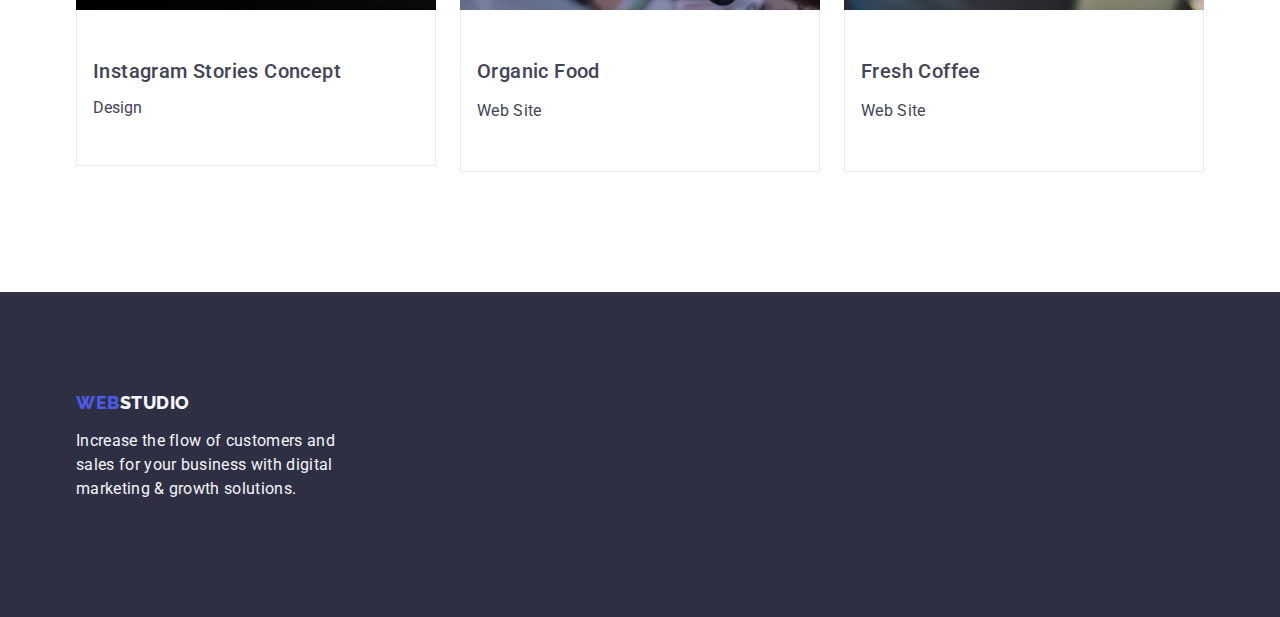
==== commit f315dffa: "Benefits, team and intent section" ====
--- a/portfolio.html
+++ b/portfolio.html
@@ -63,7 +63,7 @@
           </li>
         </ul>
         <ul class="navigation-socials-portfolio list">
-          <li class="navigation-list list">
+          <li class="navigation-list">
             <a class="link">
             <img src="./images/images-portfolio/img.jpg" alt="application interface" width="360" />
             <div class="navigation-container">
@@ -72,7 +72,7 @@
             </div>
             </a>
           </li>
-          <li class="navigation-list list">
+          <li class="navigation-list">
             <a class="link">
             <img src="./images/images-portfolio/img-1.jpg" alt="payment by phone" width="360" />
             <div class="navigation-container">
@@ -81,7 +81,7 @@
             </div>
             </a>
           </li>
-          <li class="navigation-list list">
+          <li class="navigation-list">
             <a class="link">
             <img src="./images/images-portfolio/img-2.jpg" alt="meditation app" width="360" />
             <div class="navigation-container">
@@ -90,7 +90,7 @@
             </div>
             </a>
           </li>
-          <li class="navigation-list list">
+          <li class="navigation-list">
             <a class="link">
             <img src="./images/images-portfolio/img-3.jpg" alt="car" width="360" />
             <div class="navigation-container">
@@ -99,7 +99,7 @@
             </div>
             </a>
           </li>
-          <li class="navigation-list list">
+          <li class="navigation-list">
             <a class="link">
             <img src="./images/images-portfolio/img-4.jpg" alt="Wallpaper for phone" width="360" />
             <div class="navigation-container">
@@ -108,7 +108,7 @@
             </div>
             </a>
           </li>
-          <li class="navigation-list list">
+          <li class="navigation-list">
             <a class="link">
             <img src="./images/images-portfolio/img-5.jpg" alt="woman with phone" width="360" />
             <div class="navigation-container">
@@ -117,7 +117,7 @@
             </div>
             </a>
           </li>
-          <li class="navigation-list list">
+          <li class="navigation-list">
             <a class="link">
             <img src="./images/images-portfolio/img-6.jpg" alt="Example of Instagram stories" width="360" />
             <div class="navigation-container">
@@ -126,7 +126,7 @@
             </div>
             </a>
           </li>
-          <li class="navigation-list list">
+          <li class="navigation-list">
             <a class="link">
             <img src="./images/images-portfolio/img-7.jpg" alt="Bag of vegetables" width="360" />
             <div class="navigation-container">
@@ -135,7 +135,7 @@
             </div>
             </a>
           </li>
-          <li class="navigation-list list">
+          <li class="navigation-list">
             <a class="link">
             <img src="./images/images-portfolio/img-8.jpg" alt="Coffee" width="360" />
             <div class="navigation-container">
--- a/css/styles.css
+++ b/css/styles.css
@@ -1,6 +1,18 @@
 /*Base style*/
 :root{
---main-text-color: #434455;
+--iris-color: #4D5AE5;
+--ocean-color: #404BBF;
+--navy-blue-color: #2E2F42;
+--green-color: #31D0AA;
+--slate-color: #434455;
+--slate-color: #8E8F99;
+--cornflower-color: #E7E9FC;
+--cloud-color: #F4F4FD;
+--navy-blue-modal-color: #2E2F42;
+--grey-color: #2E2F42;
+--white-color: #FFFFFF;
+--dairy-color: #FCFCFC;
+
 }
 body{
 font-family: 'Roboto', sans-serif;
@@ -149,14 +161,32 @@
 padding: 120px 0;
 }
 .benefits-title{
+font-family: 'Roboto', sans-serif;
+color: var(--NAVY-BLUE, #2E2F42);
+margin: 0px;
 margin-bottom: 8px;
+font-size: 20px;
+font-style: normal;
+font-weight: 500;
+line-height: 24px; /* 120% */
+letter-spacing: 0.4px;
 }
 .benefits-section{
-line-height: 24px;
+font-family: 'Roboto', sans-serif;
+color: var(--NAVY-BLUE, #2E2F42);
+margin: 0px;
+font-family: 'Roboto', sans-serif;
+font-size: 16px;
+font-style: normal;
+font-weight: 400;
+line-height: 24px; /* 150% */
+letter-spacing: 0.32px;
 }
 .benefits-socials{
 display: flex;
 gap: 24px;
+margin: 0px;
+padding: 0px;
 }
 .benefits-list{
 width: calc((100% - 72px) / 4);
@@ -165,11 +195,18 @@
     
 /*Intent styles*/
 .intent{
-
+padding-bottom: 120px;
 }
 .intent-title{
-text-align: center;
+font-family: 'Roboto', sans-serif;
+text-align: center;
+margin: 0px;
 margin-bottom: 72px;
+color: var(--NAVY-BLUE, #2E2F42);
+font-size: 36px;
+line-height: 40px; /* 111.111% */
+letter-spacing: 0.72px;
+text-transform: capitalize;
 }
 .intent-socials{
 gap: 24px;
@@ -180,17 +217,33 @@
     
 /*Team styles*/
 .team{
+background: var(--CLOUD, #F4F4FD);
 padding: 120px 0;
 }
 .team-title{
+font-family: 'Roboto', sans-serif;
+color: var(--NAVY-BLUE, #2E2F42);
 text-align: center;
 margin-bottom: 72px;
+font-size: 36px;
+font-style: normal;
+font-weight: 700;
+line-height: 40px; /* 111.111% */
+letter-spacing: 0.72px;
+text-transform: capitalize;
 }
 .team-list{
 border-radius: 0px 0px 4px 4px;
 }
 .team-section{
-text-align: center;
+font-family: 'Roboto', sans-serif;
+color: var(--SLATE, #434455);
+text-align: center;
+font-size: 16px;
+font-style: normal;
+font-weight: 400;
+line-height: 24px; /* 150% */
+letter-spacing: 0.32px;
 }
 .team-socials{
 gap: 24px;
@@ -199,8 +252,15 @@
 padding: 32px 0;
 }
 .team-title-card{
+font-family: 'Roboto', sans-serif;
+color: var(--NAVY-BLUE, #2E2F42);
 text-align: center;
 margin-bottom: 8px;
+font-size: 20px;
+font-style: normal;
+font-weight: 500;
+line-height: 24px; /* 120% */
+letter-spacing: 0.4px;
 }
     
 /*Footer styles*/
@@ -273,7 +333,6 @@
 padding: 32px 16px;
 border: 1px solid #e7e9fc;
 border-top: none;
-margin-bottom: 8px;
 }
 .navigation-title{
 font-size: 20px;
@@ -281,10 +340,10 @@
 font-weight: 500;
 line-height: 24px;
 letter-spacing: 0.4px;
+margin-bottom: 8px;
 }
 .navigation-list{
-max-width: 360px;
-margin-bottom: 120px;
+
 }
 .navigation-section{
 font-size: 16px;
